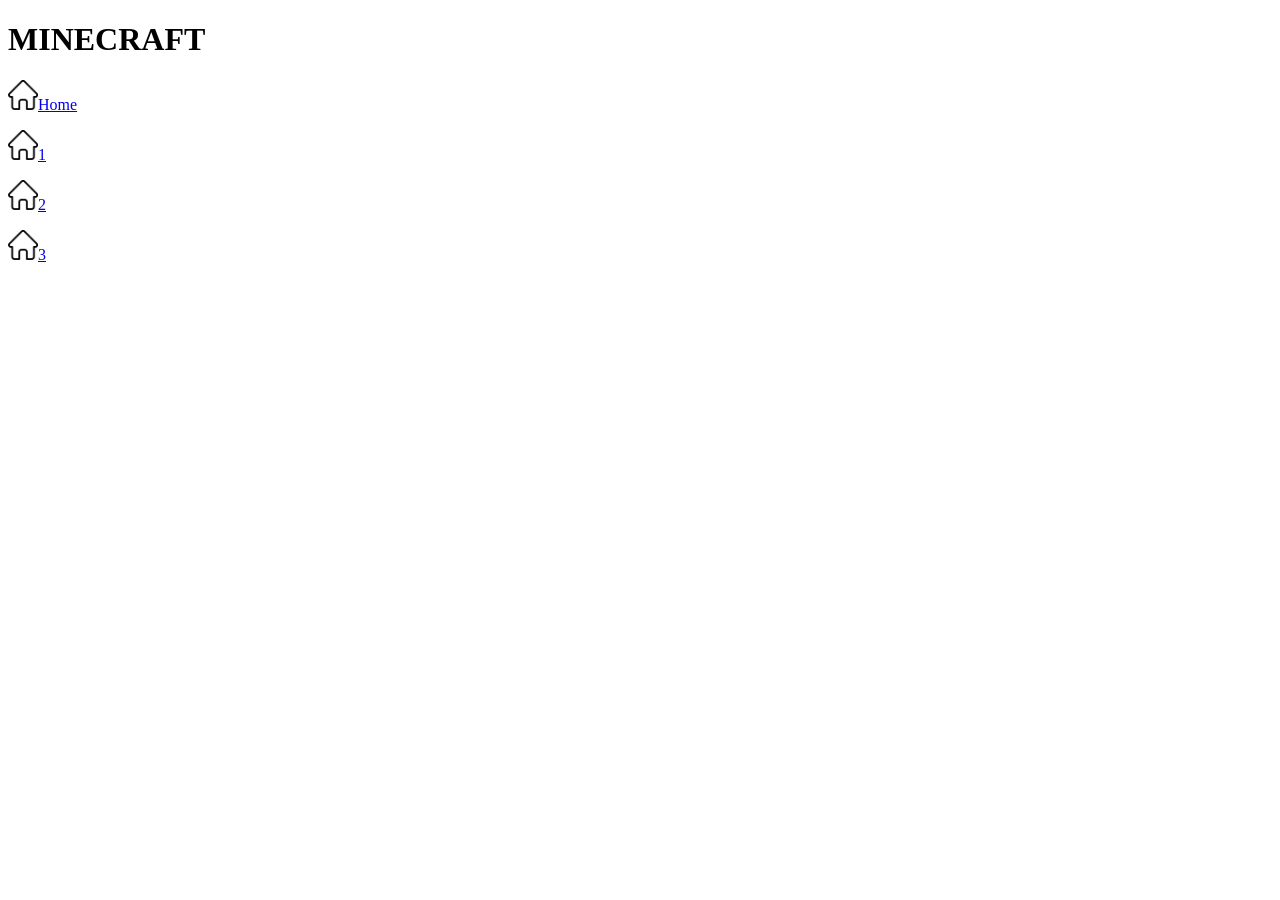
==== Home/index.html @ e7ab3ea7 "adicao do nav" ====
<!DOCTYPE html>
<html lang="en">
<head>
    <meta charset="UTF-8">
    <meta name="viewport" content="width=device-width, initial-scale=1.0">
    <title>Site Institucional</title>
    <link rel="stylesheet" href="style.css">
</head>
<body>
    <h1>MINECRAFT</h1>
    <nav>
        <a href="../Home/index.html" class="home">
            <img src="../assets/icons/home.png" alt="home" id="imgHome">
            <p>Home</p>
        </a>
        <a href="../Home/index.html" class="home">
            <img src="../assets/icons/home.png" alt="home" id="imgHome">
            <p>1</p>
        </a>
        <a href="../Home/index.html" class="home">
            <img src="../assets/icons/home.png" alt="home" id="imgHome">
            <p>2</p>
        </a>
        <a href="../Home/index.html" class="home">
            <img src="../assets/icons/home.png" alt="home" id="imgHome">
            <p>3</p>
        </a>
    </nav>
    <script src="script.js"></script>
</body>
</html>
---- Home/style.css ----
.home {
    display: flex;
    flex-direction: row;
}
#imgHome {
    width: auto;
    height: 30px;
}
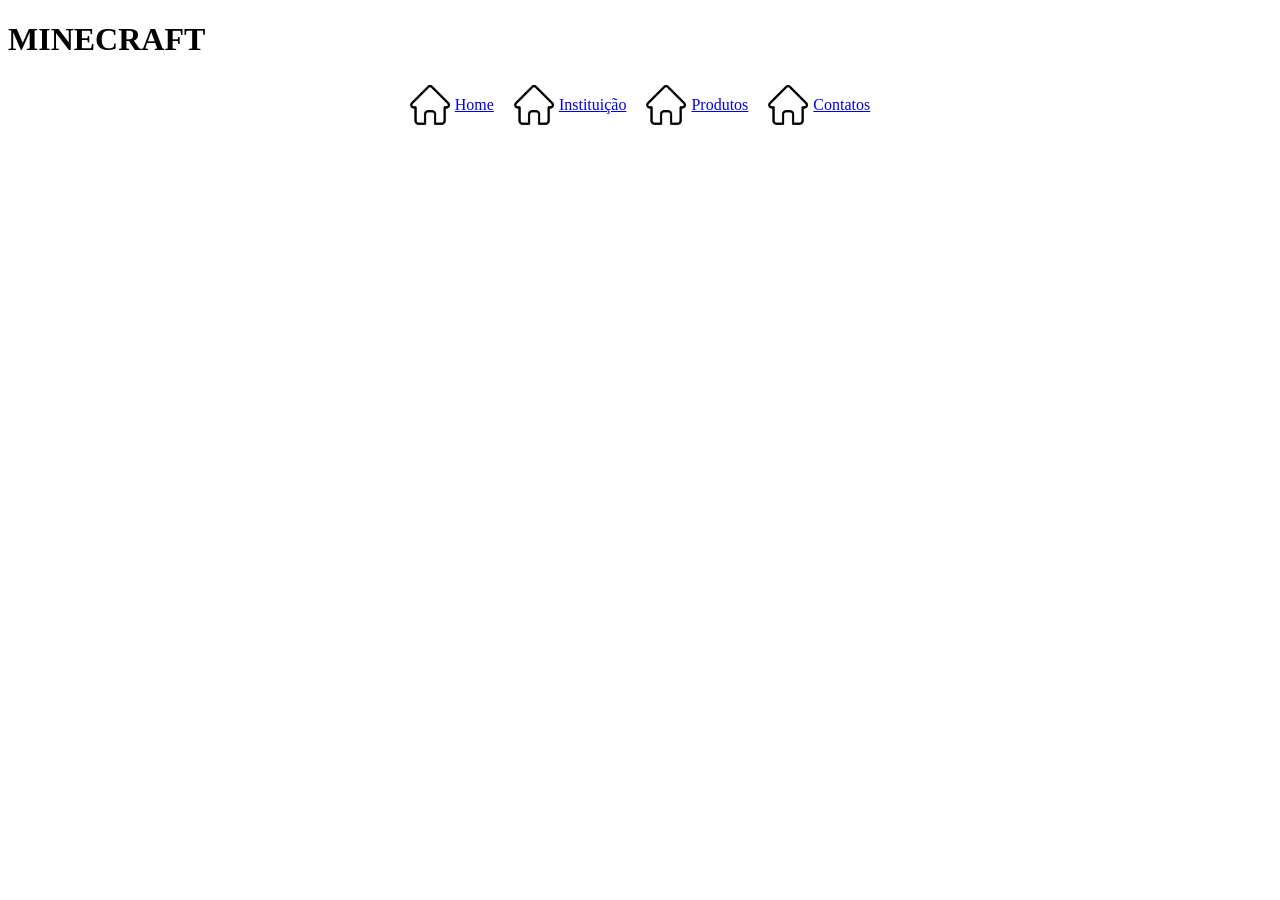
==== commit 209d064a: "Add files via upload" ====
--- a/Home/index.html
+++ b/Home/index.html
@@ -7,25 +7,31 @@
     <link rel="stylesheet" href="style.css">
 </head>
 <body>
+
     <h1>MINECRAFT</h1>
+
     <nav>
         <a href="../Home/index.html" class="home">
             <img src="../assets/icons/home.png" alt="home" id="imgHome">
             <p>Home</p>
         </a>
+
         <a href="../Home/index.html" class="home">
             <img src="../assets/icons/home.png" alt="home" id="imgHome">
-            <p>1</p>
+            <p>Instituição</p>
         </a>
+
         <a href="../Home/index.html" class="home">
             <img src="../assets/icons/home.png" alt="home" id="imgHome">
-            <p>2</p>
+            <p>Produtos</p>
         </a>
+        
         <a href="../Home/index.html" class="home">
             <img src="../assets/icons/home.png" alt="home" id="imgHome">
-            <p>3</p>
+            <p>Contatos</p>
         </a>
     </nav>
+
     <script src="script.js"></script>
 </body>
 </html>
--- a/Home/style.css
+++ b/Home/style.css
@@ -1,8 +1,17 @@
 .home {
     display: flex;
     flex-direction: row;
+    align-items: center;
+    justify-content: center;
+    gap: 5px;
 }
 #imgHome {
     width: auto;
-    height: 30px;
+    height: 40px;
+}
+
+nav {
+    display: flex;
+    justify-content: center;
+    gap: 20px;
 }
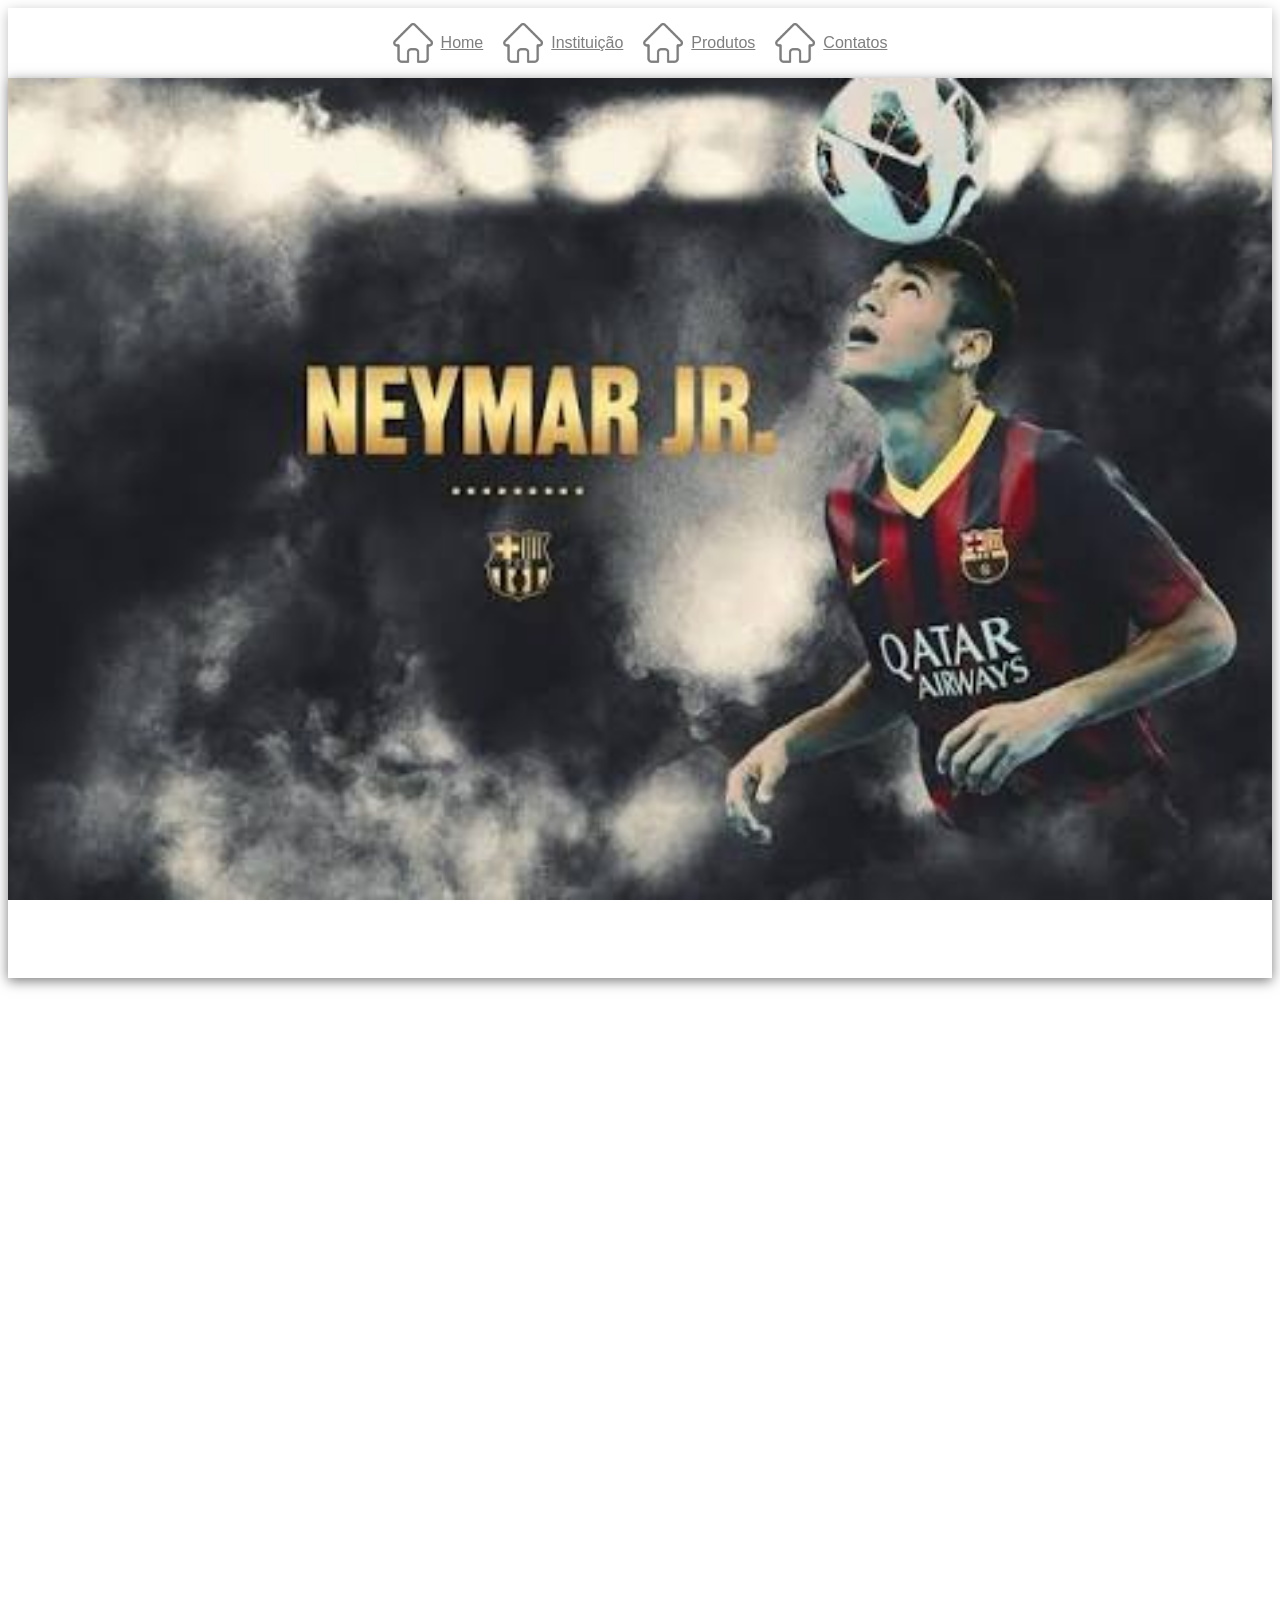
==== commit d011263e: "Criamos nova Section com Background" ====
--- a/Home/index.html
+++ b/Home/index.html
@@ -8,30 +8,37 @@
 </head>
 <body>
 
-    <h1>MINECRAFT</h1>
-
     <nav>
-        <a href="../Home/index.html" class="home">
-            <img src="../assets/icons/home.png" alt="home" id="imgHome">
+        <a href="../Home/index.html" class="nav-item">
+            <img src="../assets/icons/home.png" alt="home" class="img-nav">
             <p>Home</p>
         </a>
 
-        <a href="../Home/index.html" class="home">
-            <img src="../assets/icons/home.png" alt="home" id="imgHome">
+        <a href="../Home/index.html" class="nav-item">
+            <img src="../assets/icons/home.png" alt="home" class="img-nav">
             <p>Instituição</p>
         </a>
 
-        <a href="../Home/index.html" class="home">
-            <img src="../assets/icons/home.png" alt="home" id="imgHome">
+        <a href="../Home/index.html" class="nav-item">
+            <img src="../assets/icons/home.png" alt="home" class="img-nav">
             <p>Produtos</p>
         </a>
         
-        <a href="../Home/index.html" class="home">
-            <img src="../assets/icons/home.png" alt="home" id="imgHome">
+        <a href="../Home/index.html" class="nav-item">
+            <img src="../assets/icons/home.png" alt="home" class="img-nav">
             <p>Contatos</p>
         </a>
     </nav>
 
+    <section class="s1">
+
+    </section>
+
+    <section class="s2">
+        
+    </section>
+
+
     <script src="script.js"></script>
 </body>
 </html>
--- a/Home/style.css
+++ b/Home/style.css
@@ -1,17 +1,45 @@
-.home {
+.nav-item {
     display: flex;
     flex-direction: row;
     align-items: center;
     justify-content: center;
-    gap: 5px;
+    gap: 8px;
+    color: black;
+    opacity: 0.5;
+    transition: all 200ms ease-in-out;
 }
-#imgHome {
+.img-nav {
     width: auto;
     height: 40px;
+}
+
+.nav-item p{
+    font-size: 16px;
+    font-family: Arial, Helvetica, sans-serif;
+}
+
+.nav-item:hover {
+    opacity: 1;
+}
+
+.s1 {
+    background-image: url('../assets/images/neymar.jpg');
+    height: 100vh;
+    background-position: center;
+    background-repeat: no-repeat;
+    background-size: cover;
+    background-attachment: fixed;
+    box-shadow: 0px 3px 12px #00000085
+}
+
+.s2 {
+    height: 100vh;
 }
 
 nav {
     display: flex;
     justify-content: center;
     gap: 20px;
+    box-shadow: 0px 3px 12px #00000043;
+    padding: 10px;
 }
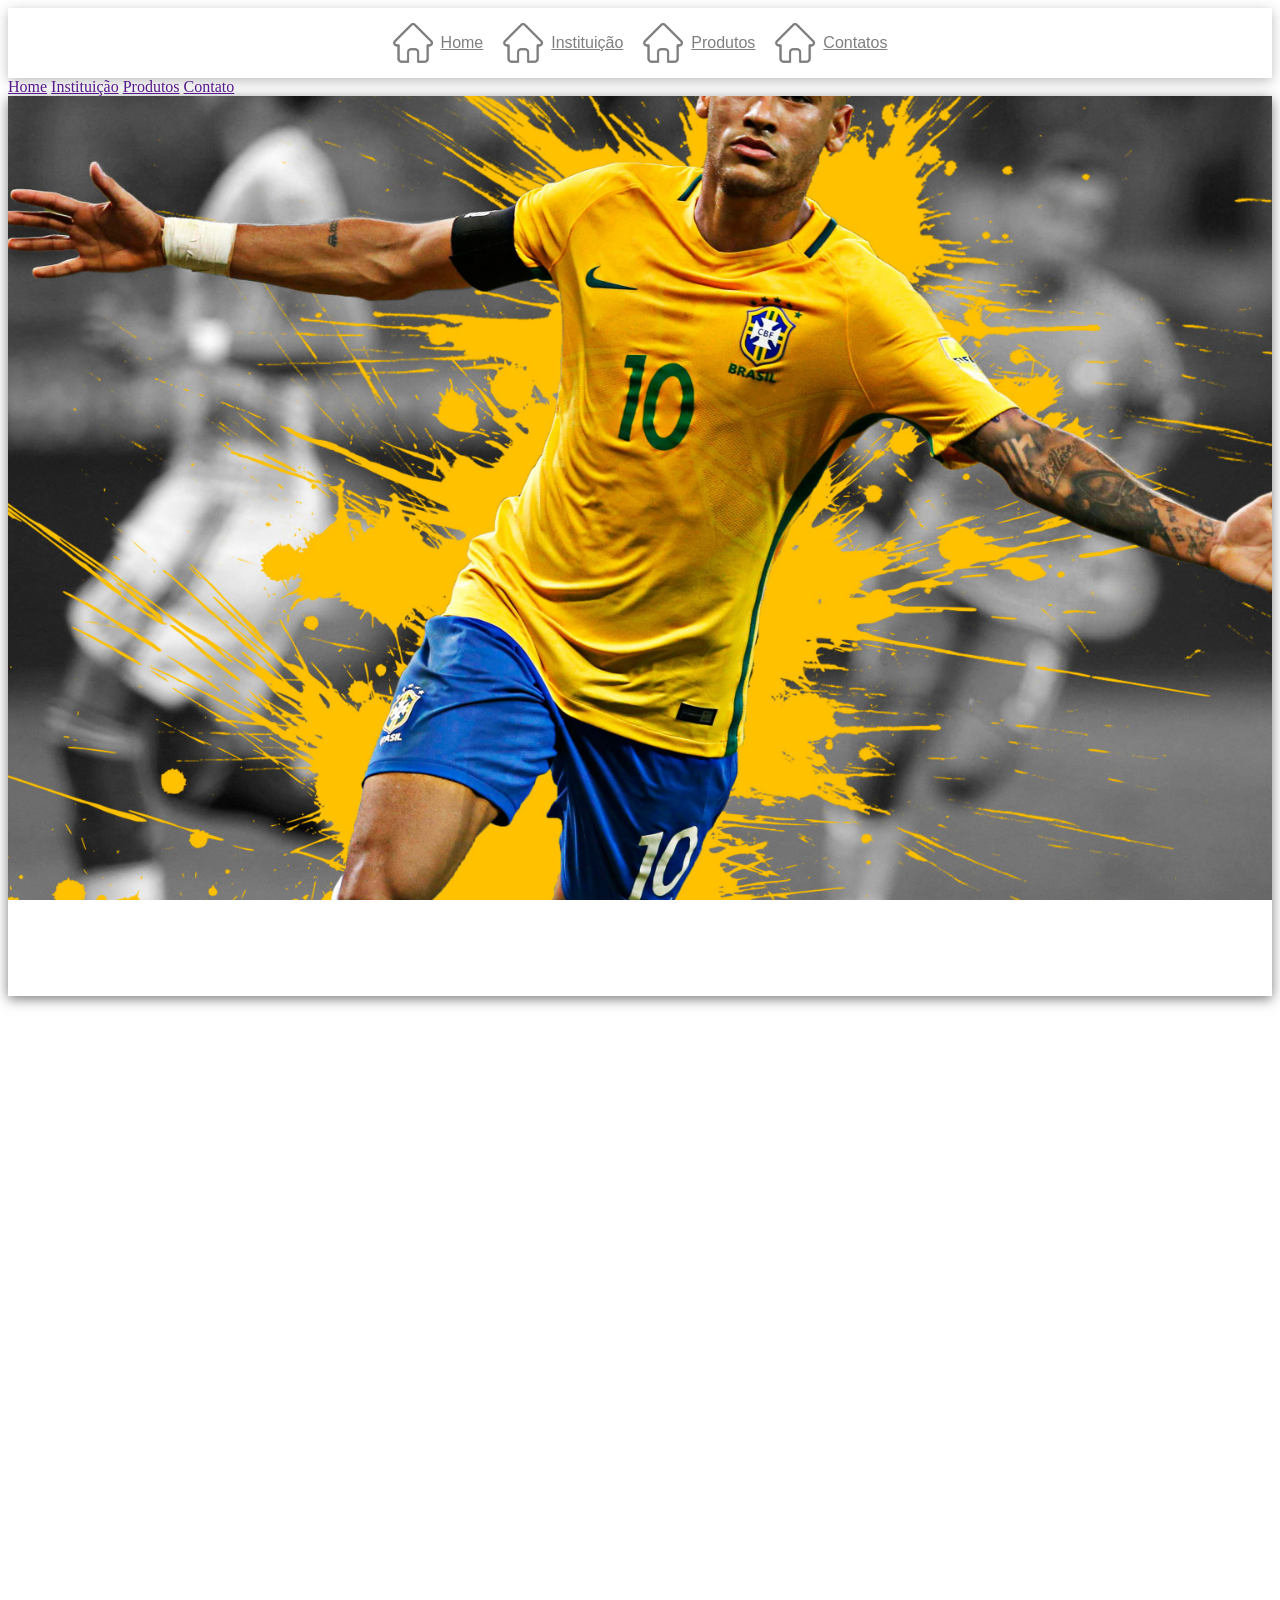
==== commit 9372abde: "menu comeco" ====
--- a/Home/index.html
+++ b/Home/index.html
@@ -30,12 +30,23 @@
         </a>
     </nav>
 
+    <div class="wrap-open">
+        <img src="../assets/icons/menu.png" alt="menu">
+    </div>
+
+    <div id="menu-mobile">
+        <a href="">Home</a>
+        <a href="">Instituição</a>
+        <a href="">Produtos</a>
+        <a href="">Contato</a>
+    </div>
+
     <section class="s1">
 
     </section>
 
     <section class="s2">
-        
+
     </section>
 
 
--- a/Home/style.css
+++ b/Home/style.css
@@ -36,10 +36,46 @@
     height: 100vh;
 }
 
+.wrap-open{
+    display: none;
+}
+
 nav {
     display: flex;
     justify-content: center;
     gap: 20px;
     box-shadow: 0px 3px 12px #00000043;
     padding: 10px;
+}
+
+@media (width <= 1000px){
+    nav{
+        display: none;
+    }
+
+    .wrap-open{
+        background-color: #ffffff;
+        opacity: 0.5;
+        width: 50px;
+        display: flex;
+        justify-content: center;
+        align-items: center;
+        position: absolute;
+        right: 10px;
+        top: 10px;
+        border-radius: 5px;
+        height: 50px;
+        transition: all 200ms ease-in-out;
+    }
+
+    .wrap-open img{
+        width: 35px;
+
+    }
+
+    .wrap-open:hover{
+        opacity: 1;
+        cursor: pointer;
+    }
+
 }
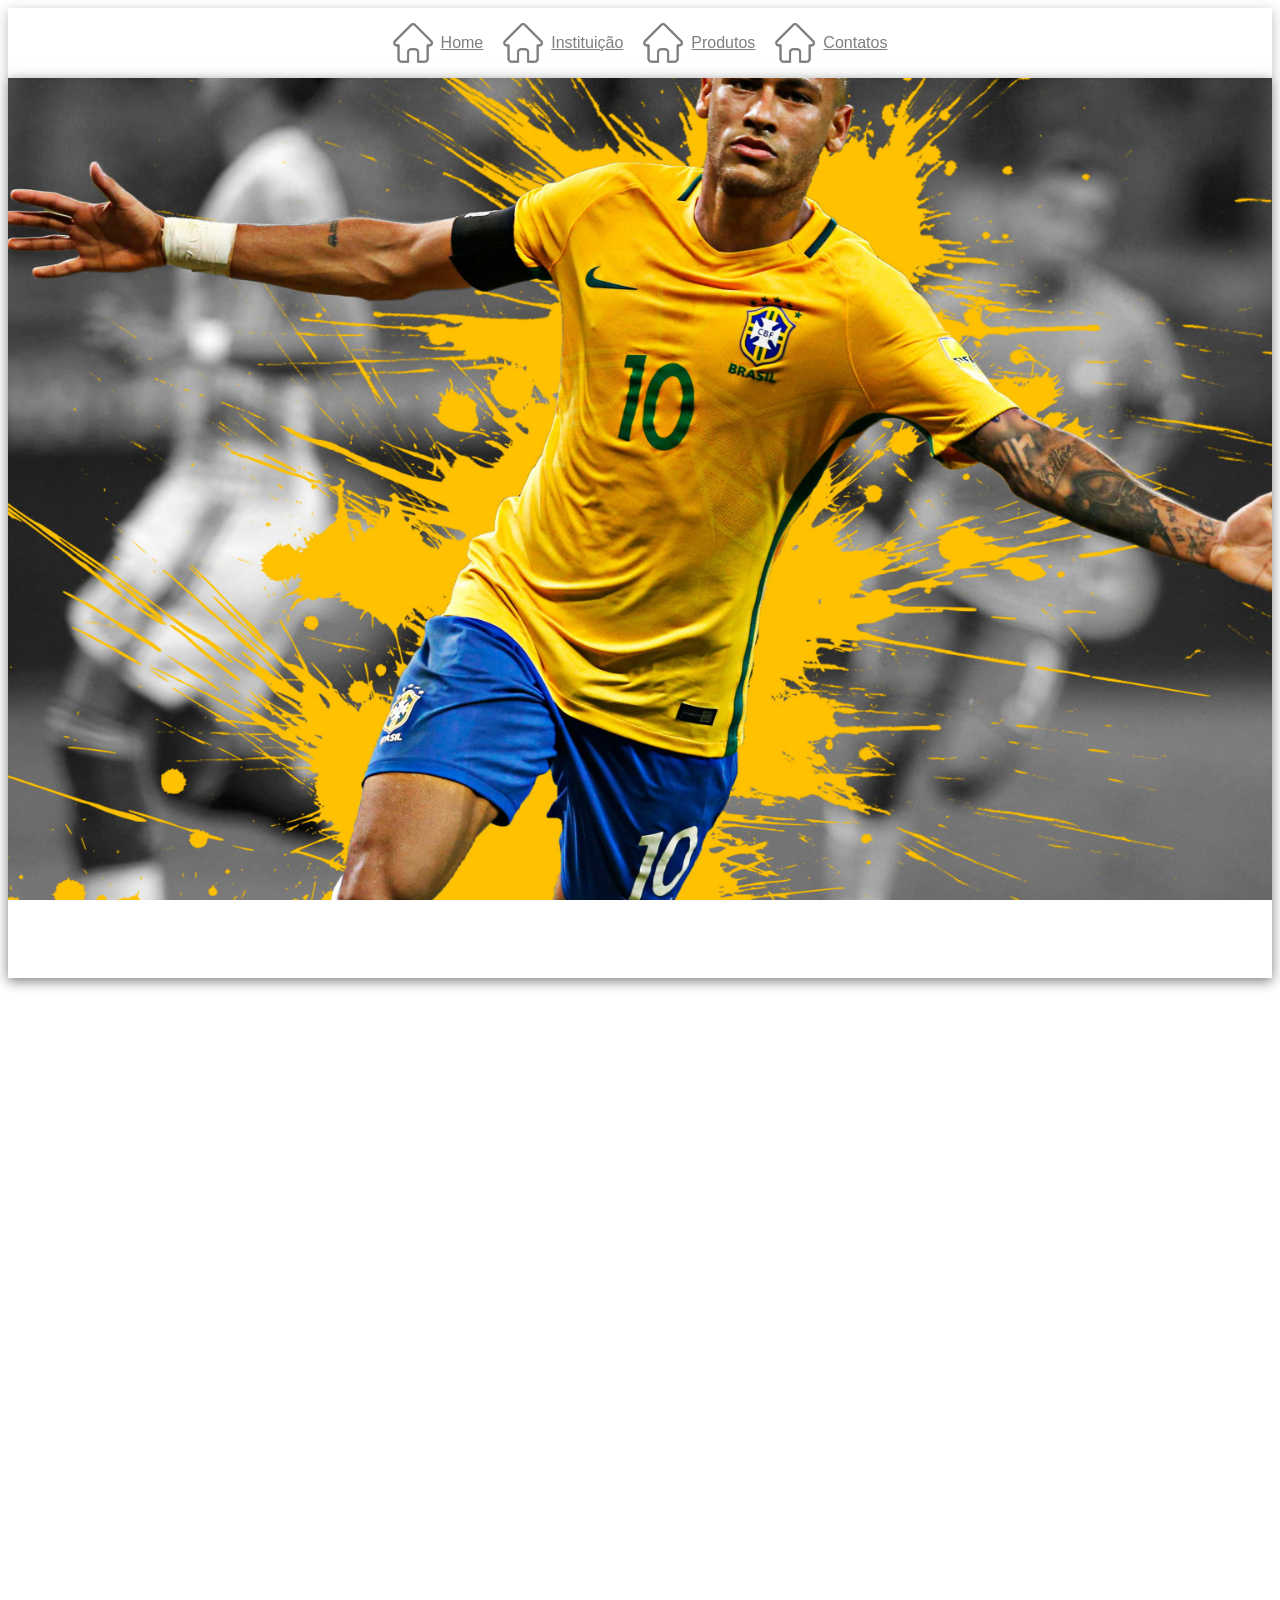
==== commit 767ef3fc: "Add files via upload" ====
--- a/Home/index.html
+++ b/Home/index.html
@@ -30,11 +30,12 @@
         </a>
     </nav>
 
-    <div class="wrap-open">
-        <img src="../assets/icons/menu.png" alt="menu">
+    <div id="wrap-open" class="wrap-open">
+        <img src="../assets/icons/menu.png" alt="menu" onclick="abrir()">
     </div>
 
     <div id="menu-mobile">
+        <img onclick="fechar()" src="../assets/icons/X.png" alt="fechar">
         <a href="">Home</a>
         <a href="">Instituição</a>
         <a href="">Produtos</a>
--- a/Home/style.css
+++ b/Home/style.css
@@ -36,7 +36,11 @@
     height: 100vh;
 }
 
-.wrap-open{
+.wrap-open, .wrap-open img{
+    display: none;
+}
+
+#menu-mobile, #menu-mobile img {
     display: none;
 }
 
@@ -70,6 +74,7 @@
 
     .wrap-open img{
         width: 35px;
+        display: flex;
 
     }
 
@@ -78,4 +83,52 @@
         cursor: pointer;
     }
 
+    #menu-mobile{
+        display: none;
+        align-items: center;
+        justify-content: center;
+        flex-direction: column;
+        gap: 20px;
+        font-size: 32px;
+        height: 100vh;
+        animation: deCima 1s ease-in-out;
+    }
+
+    #menu-mobile a{
+        text-decoration: none;
+        font-family: Arial, Helvetica, sans-serif;
+        color: black;
+        opacity: 0.5;
+        transition: all 200ms ease-in-out;
+    }
+    
+    
+    #menu-mobile img{
+        display: block;
+        width: 35px;
+        position: absolute;
+        top: 18px;
+        right: 18px;
+        opacity: 0.5;
+        transition: all 200ms ease-in-out;
+       
+    }
+
+    #menu-mobile img:hover{
+        cursor: pointer;
+        opacity: 1;
+    }
+
+}
+
+@keyframes deCima {
+    0%{
+        transform: translateY(-100%);
+        opacity: 0;
+        height: 0vh;
+    }
+
+    50%{
+        opacity: 0;
+    }
 }
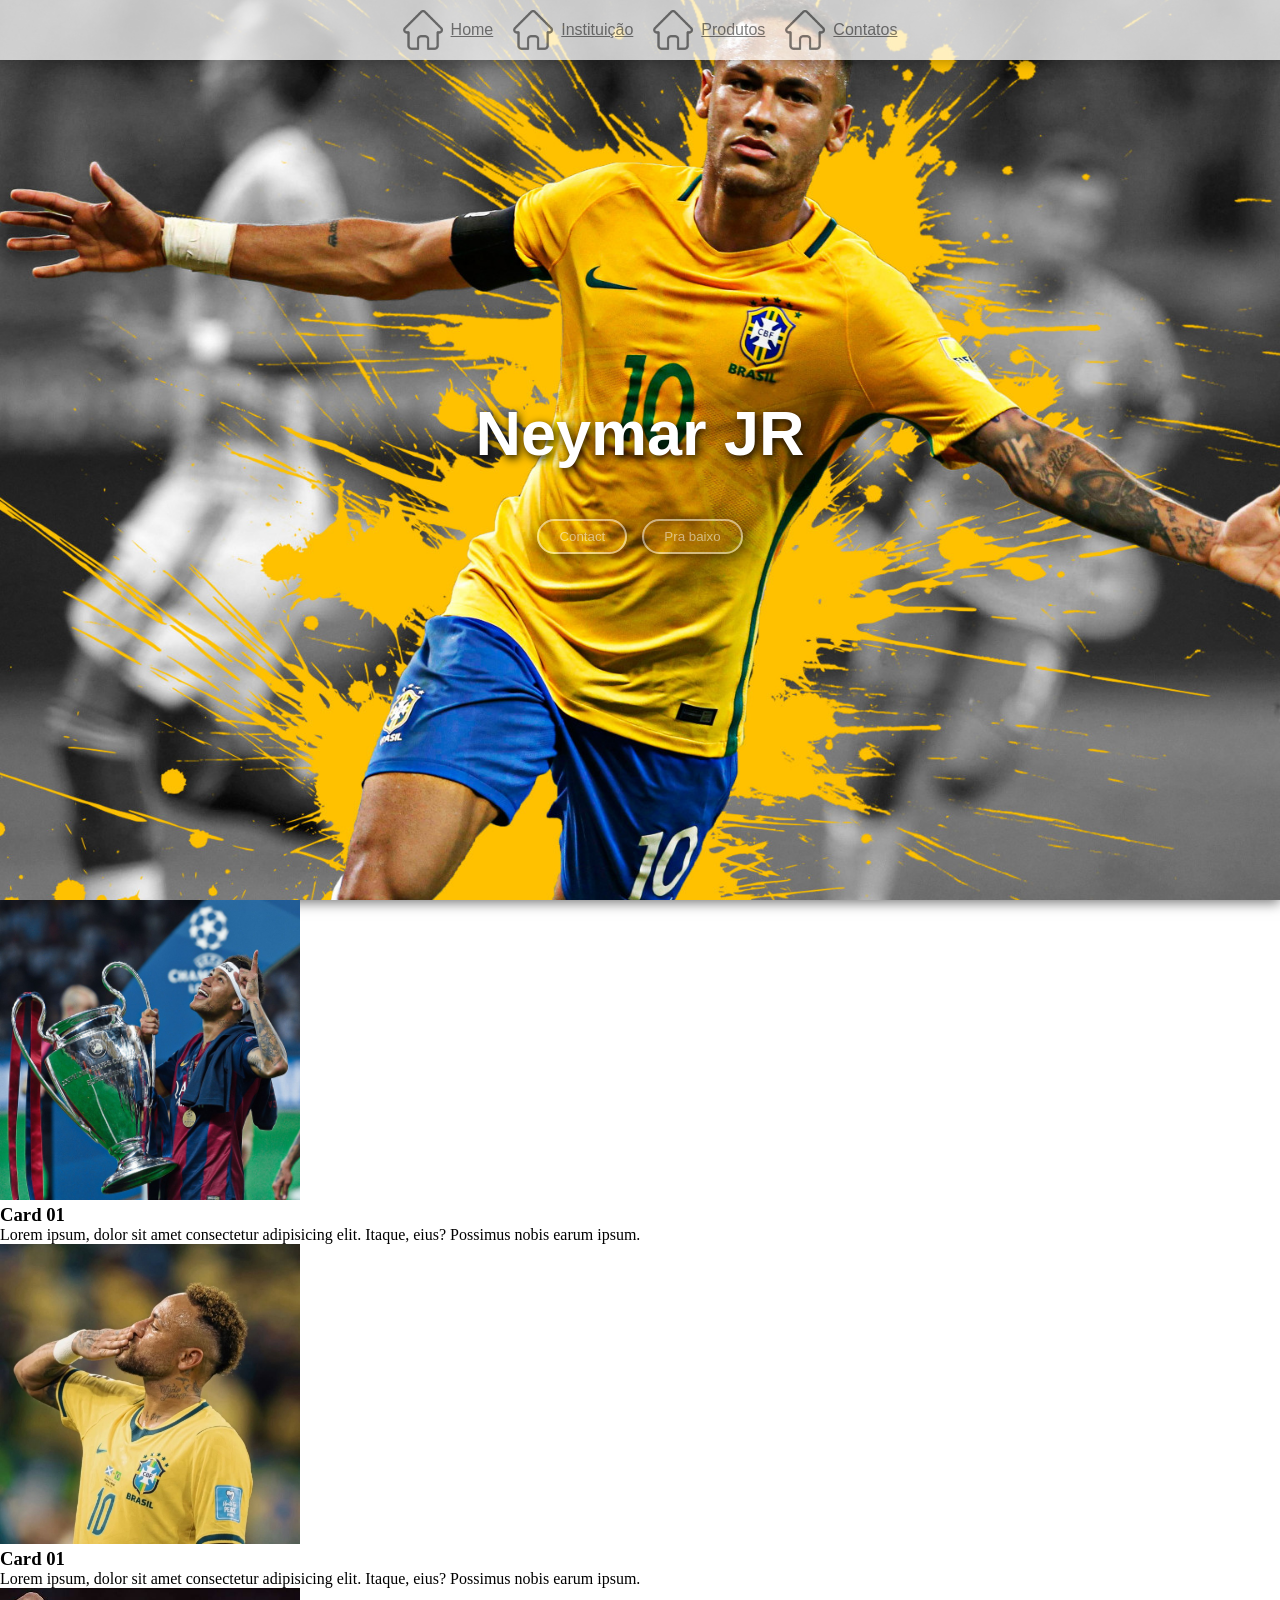
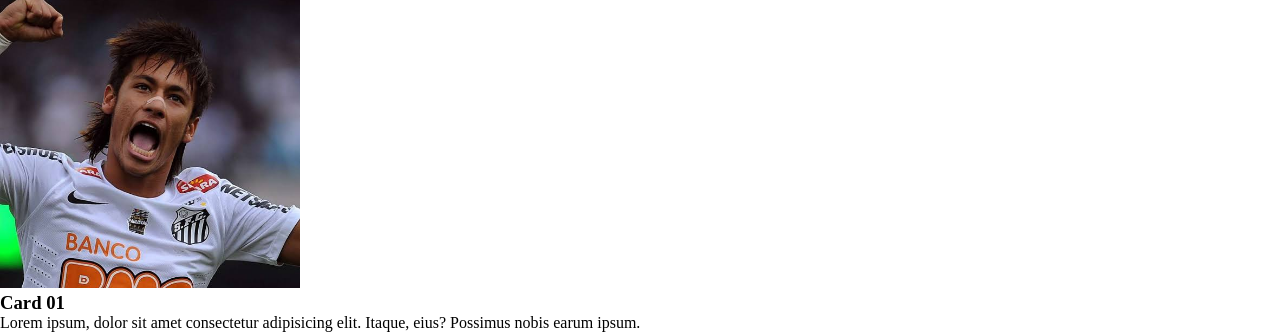
==== commit 6289b39f: "Add files via upload" ====
--- a/Home/index.html
+++ b/Home/index.html
@@ -9,22 +9,22 @@
 <body>
 
     <nav>
-        <a href="../Home/index.html" class="nav-item">
+        <a href="../Home/" class="nav-item">
             <img src="../assets/icons/home.png" alt="home" class="img-nav">
             <p>Home</p>
         </a>
 
-        <a href="../Home/index.html" class="nav-item">
+        <a href="../Institution/index.html" class="nav-item">
             <img src="../assets/icons/home.png" alt="home" class="img-nav">
             <p>Instituição</p>
         </a>
 
-        <a href="../Home/index.html" class="nav-item">
+        <a href="../Products/index.html" class="nav-item">
             <img src="../assets/icons/home.png" alt="home" class="img-nav">
             <p>Produtos</p>
         </a>
         
-        <a href="../Home/index.html" class="nav-item">
+        <a href="../Contact/index.html" class="nav-item">
             <img src="../assets/icons/home.png" alt="home" class="img-nav">
             <p>Contatos</p>
         </a>
@@ -36,17 +36,58 @@
 
     <div id="menu-mobile">
         <img onclick="fechar()" src="../assets/icons/X.png" alt="fechar">
-        <a href="">Home</a>
-        <a href="">Instituição</a>
-        <a href="">Produtos</a>
-        <a href="">Contato</a>
+        <a href="../Home/">Home</a>
+        <a href="../Institution/">Instituição</a>
+        <a href="../Products/">Produtos</a>
+        <a href="../Contact/">Contato</a>
     </div>
 
     <section class="s1">
+        <div class="wrap-divs">
+            <div class="title-div">
+                <h1>Neymar JR</h1>
+            </div>
+            <div class="wrap-btns">
+                <button onclick="">Contact</button>
+                <button onclick="">Pra baixo</button>
+            </div>
+        </div>
 
     </section>
 
     <section class="s2">
+        <div class="card">
+            <div class="wrap-img">
+                <img width="300px" src="../assets/images/card01.jpg" alt="Imagem 1">
+            </div>
+            <div class="wrap-text">
+                <h3>Card 01</h3>
+                <p>Lorem ipsum, dolor sit amet consectetur adipisicing elit.
+                Itaque, eius? Possimus nobis earum ipsum.</p>
+            </div>
+            </div>
+
+            <div class="card">
+            <div class="wrap-img">
+                <img width="300px" src="../assets/images/card02.jpg" alt="Imagem 1">
+            </div>
+            <div class="wrap-text">
+                <h3>Card 01</h3>
+                <p>Lorem ipsum, dolor sit amet consectetur adipisicing elit.
+                Itaque, eius? Possimus nobis earum ipsum.</p>
+            </div>
+            </div>
+
+            <div class="card">
+            <div class="wrap-img">
+                <img width="300px" src="../assets/images/card03.jpg" alt="Imagem 1">
+            </div>
+            <div class="wrap-text">
+                <h3>Card 01</h3>
+                <p>Lorem ipsum, dolor sit amet consectetur adipisicing elit.
+                Itaque, eius? Possimus nobis earum ipsum.</p>
+            </div>
+        </div>
 
     </section>
 
--- a/Home/style.css
+++ b/Home/style.css
@@ -1,3 +1,8 @@
+*{
+    padding: 0;
+    margin: 0;
+}
+
 .nav-item {
     display: flex;
     flex-direction: row;
@@ -29,7 +34,10 @@
     background-repeat: no-repeat;
     background-size: cover;
     background-attachment: fixed;
-    box-shadow: 0px 3px 12px #00000085
+    box-shadow: 0px 3px 12px #00000085;
+    display: flex;
+    align-items: center;
+    justify-content: center;
 }
 
 .s2 {
@@ -44,12 +52,56 @@
     display: none;
 }
 
+.wrap-divs {
+    padding: 20px;
+}
+
+.title-div {
+    padding: 50px;
+    font-size: 42px;
+    color: white;
+    font-family: Arial, Helvetica, sans-serif;
+    text-shadow: 2px 3px 10px black;
+}
+
+.wrap-btns {
+    display: flex;
+    justify-content: center;
+    gap: 15px;
+}
+
+.wrap-btns button{
+    padding: 8px 20px 8px 20px ;
+    border-radius: 999px;
+    border: none;
+    border: 2px solid white;
+    color: white;
+    font-family: Arial, Helvetica, sans-serif;
+    background: none ;
+    box-shadow: 2px 3px 15px black;
+    opacity: 0.5;
+    transition: all 400ms linear;
+}
+
+.wrap-btns button:hover{
+    opacity: 1;
+    cursor: pointer;
+    border: 2px solid #13e0ff;
+    color: #13e0ff;
+    box-shadow: 2px 3px 15px white;
+    transform: scale(1.1);
+}
+
 nav {
     display: flex;
     justify-content: center;
     gap: 20px;
     box-shadow: 0px 3px 12px #00000043;
     padding: 10px;
+    position: fixed;
+    background-color: #ffffffbe;
+    width: 100%;
+    z-index: 999;
 }
 
 @media (width <= 1000px){
@@ -101,6 +153,12 @@
         opacity: 0.5;
         transition: all 200ms ease-in-out;
     }
+
+    #menu-mobile a:hover{
+        font-weight: bold;
+        opacity: 1;
+        cursor: pointer;
+    }
     
     
     #menu-mobile img{
@@ -119,6 +177,11 @@
         opacity: 1;
     }
 
+    .title-div{
+        font-size: 28px;
+        padding: 20px;
+    }
+
 }
 
 @keyframes deCima {
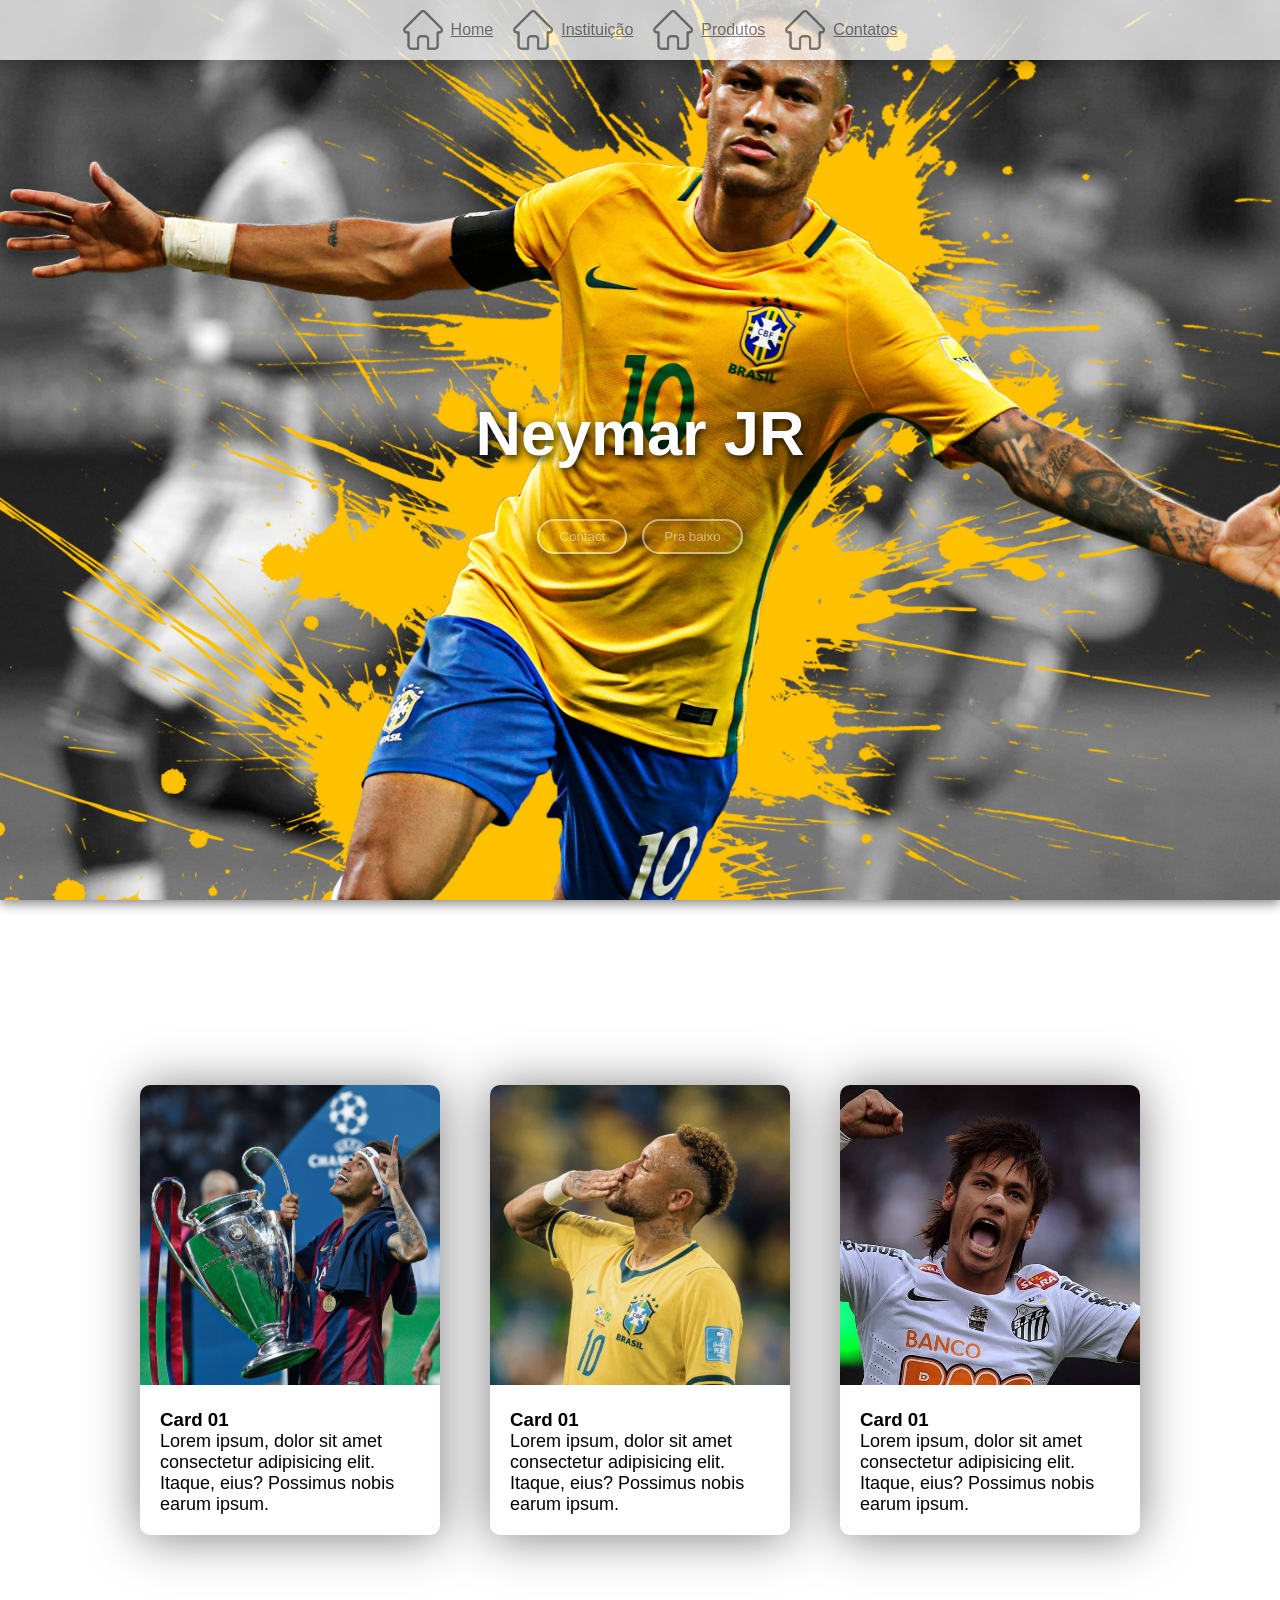
==== commit b4227358: "Add files via upload" ====
--- a/Home/index.html
+++ b/Home/index.html
@@ -60,7 +60,7 @@
             <div class="wrap-img">
                 <img width="300px" src="../assets/images/card01.jpg" alt="Imagem 1">
             </div>
-            <div class="wrap-text">
+            <div class="wrap-texts">
                 <h3>Card 01</h3>
                 <p>Lorem ipsum, dolor sit amet consectetur adipisicing elit.
                 Itaque, eius? Possimus nobis earum ipsum.</p>
@@ -71,7 +71,7 @@
             <div class="wrap-img">
                 <img width="300px" src="../assets/images/card02.jpg" alt="Imagem 1">
             </div>
-            <div class="wrap-text">
+            <div class="wrap-texts">
                 <h3>Card 01</h3>
                 <p>Lorem ipsum, dolor sit amet consectetur adipisicing elit.
                 Itaque, eius? Possimus nobis earum ipsum.</p>
@@ -82,7 +82,7 @@
             <div class="wrap-img">
                 <img width="300px" src="../assets/images/card03.jpg" alt="Imagem 1">
             </div>
-            <div class="wrap-text">
+            <div class="wrap-texts">
                 <h3>Card 01</h3>
                 <p>Lorem ipsum, dolor sit amet consectetur adipisicing elit.
                 Itaque, eius? Possimus nobis earum ipsum.</p>
--- a/Home/style.css
+++ b/Home/style.css
@@ -41,7 +41,13 @@
 }
 
 .s2 {
-    height: 100vh;
+    height: 80vh;
+    display: flex;
+    align-items: center;
+    justify-content: center;
+    flex-wrap: wrap;
+    gap: 50px;
+    padding: 50px;
 }
 
 .wrap-open, .wrap-open img{
@@ -90,6 +96,34 @@
     color: #13e0ff;
     box-shadow: 2px 3px 15px white;
     transform: scale(1.1);
+}
+
+.card{
+    box-shadow: 0px 2px 50px #00000080;
+    border-radius: 10px;
+    width: 300px;
+    transition: all 200ms ease-in-out;
+}
+.card:hover{
+    transform: translateY(10px);
+    box-shadow: 3px 5px 10px #00000080;
+}
+.wrap-img{
+    overflow: hidden;
+    border-top-left-radius:10px;
+    border-top-right-radius: 10px;
+}
+.wrap-texts{
+    padding: 20px;
+    font-family: Arial, Helvetica, sans-serif;
+}
+.wrap-texts h2{
+    font-size: 22px;
+    font-weight: bold;
+    margin-bottom: 10px;
+}
+.wrap-texts p{
+    font-size: 18px;
 }
 
 nav {
